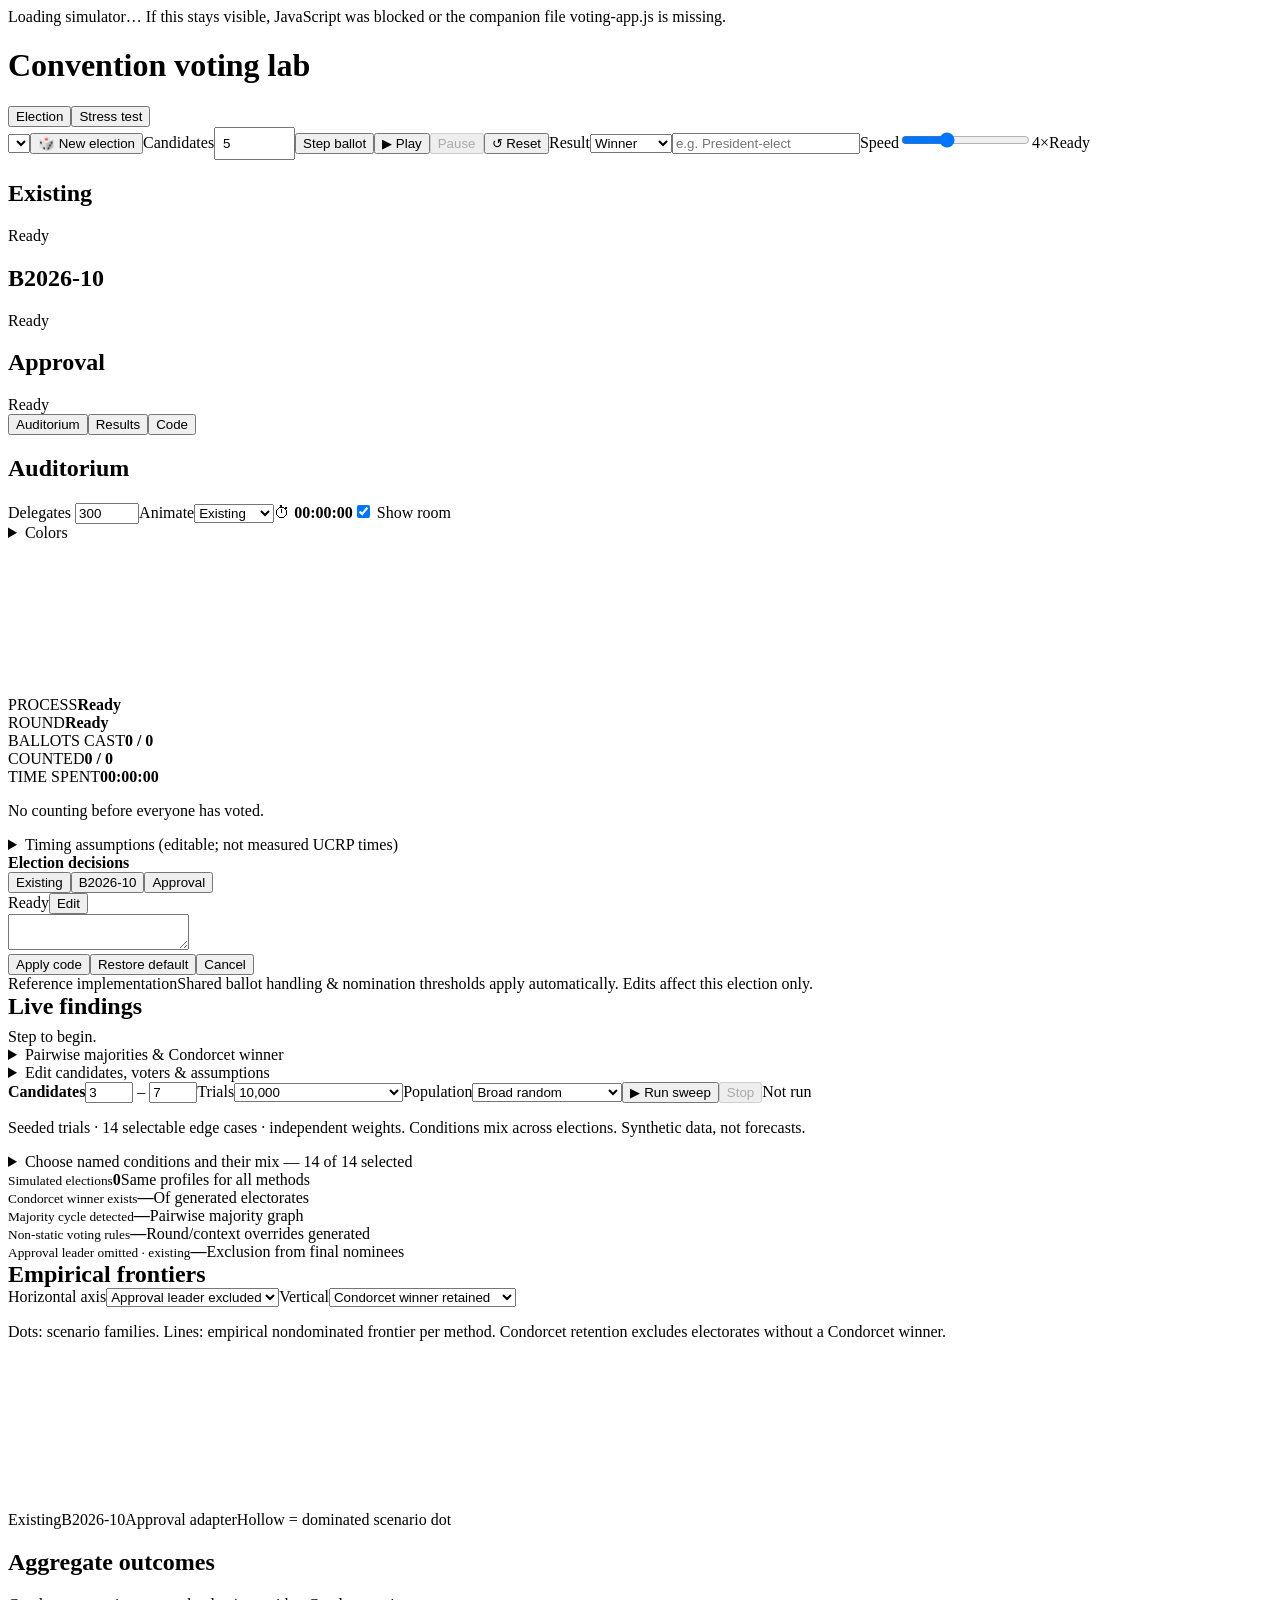
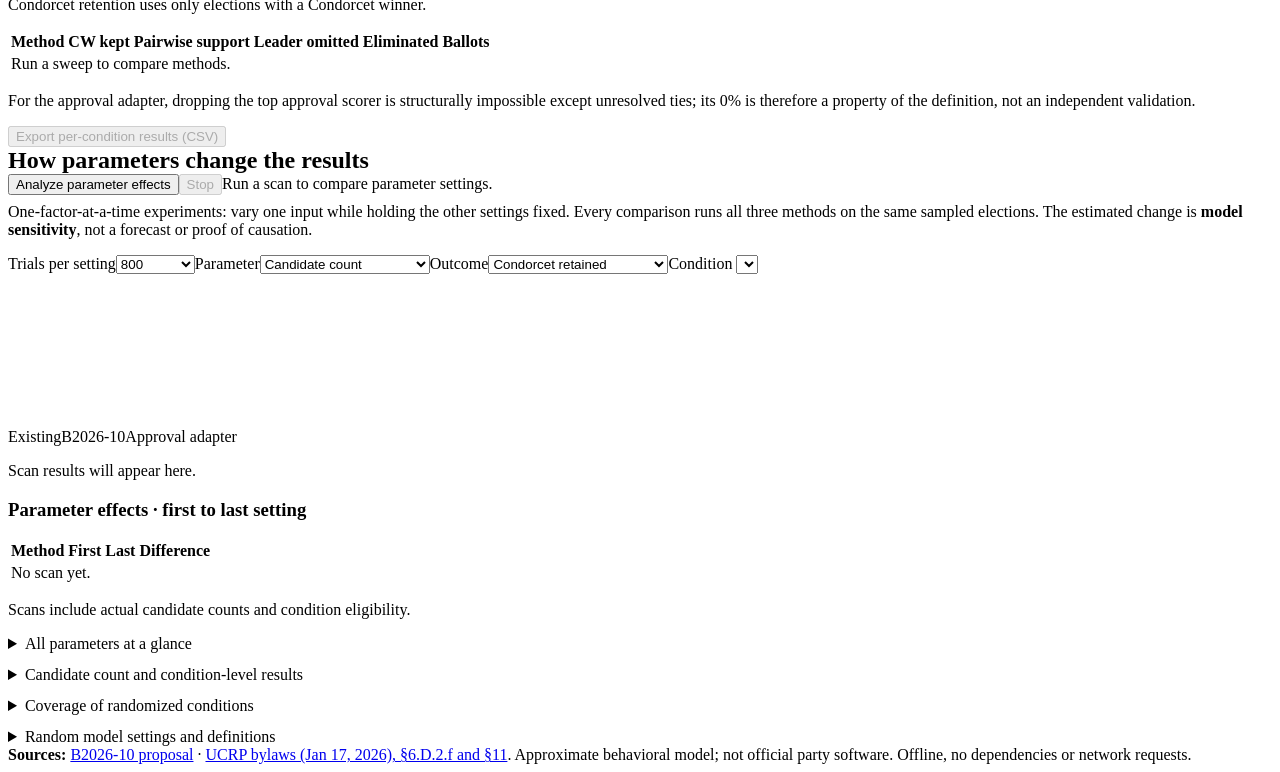
==== index.html @ 725a1afc "Add interactive voting simulator entry page" ====
<!doctype html><html lang="en"><head><meta charset="utf-8"><meta name="viewport" content="width=device-width,initial-scale=1"><title>Convention Voting Lab · Live Comparison</title>
<link rel="stylesheet" href="voting-app.css"></head>
<body><div id="bootStatus" role="status">Loading simulator… If this stays visible, JavaScript was blocked or the companion file voting-app.js is missing.</div><noscript><p style="padding:16px;font:16px system-ui">JavaScript is required for this simulator.</p></noscript><header><div class="shell"><div class="mast"><h1>Convention voting lab</h1><div class="tabs" role="tablist"><button id="tabLive" class="tab active" role="tab" aria-selected="true">Election</button><button id="tabBatch" class="tab" role="tab" aria-selected="false">Stress test</button></div></div></div></header>
<div class="shell">
<main id="singleView" data-mobile-pane="room">
 <section class="panel"><div class="control"><select id="preset" aria-label="Choose a random election or a reproducible example"></select><button type="button" id="newRandom" class="primary" title="Generate fresh preferences and approval support for every candidate">🎲 New election</button><label class="small muted" for="liveCandidates">Candidates</label><input type="number" id="liveCandidates" min="2" max="20" step="1" value="5" aria-label="Number of candidates in new random elections" style="width:63px;min-width:63px;padding:7px"><button id="step" class="primary">Step ballot</button><button id="play">▶ Play</button><button id="pause" disabled>Pause</button><button id="reset">↺ Reset</button><label class="small muted" for="outcomeTerm">Result</label><select id="outcomeTerm" class="outcomeTerm" aria-label="Result wording"><option value="winner" selected>Winner</option><option value="nominee">Nominee</option><option value="endorsed">Endorsed</option><option value="selected">Selected</option><option value="custom">Custom…</option></select><input id="customOutcomeTerm" class="hide" type="text" maxlength="60" aria-label="Custom winner designation" placeholder="e.g. President-elect" style="width:180px;max-width:100%"><span class="push"></span><label class="small muted" for="speed">Speed</label><input type="range" id="speed" min="1" max="10" value="4"><span class="small" id="speedValue">4×</span><span class="inline-status" id="stepLabel">Ready</span></div><p id="presetDesc" class="intro hide" aria-hidden="true"></p></section>
 <div class="methods"><section class="method before" id="cardBefore" role="button" tabindex="0" aria-label="Animate existing rules" aria-pressed="false"><div class="subhead"><h2>Existing</h2><span class="pill" id="statusBefore">Ready</span></div><div id="viewBefore"></div></section><section class="method after" id="cardAfter" role="button" tabindex="0" aria-label="Animate B2026-10" aria-pressed="false"><div class="subhead"><h2>B2026-10</h2><span class="pill" id="statusAfter">Ready</span></div><div id="viewAfter"></div></section><section class="method approval" id="cardApproval" role="button" tabindex="0" aria-label="Animate approval voting" aria-pressed="false"><div class="subhead"><h2>Approval</h2><span class="pill" id="statusApproval">Ready</span></div><div id="viewApproval"></div></section></div>
 <nav id="mobileViews" class="mobileViews" aria-label="Simulator display"><button type="button" data-pane="room" class="selected">Auditorium</button><button type="button" data-pane="results">Results</button><button type="button" data-pane="code">Code</button></nav>
 <section class="panel audPanel"><div class="audTop"><h2>Auditorium</h2><span class="push"></span><label class="audPopulation">Delegates <input id="audVoterCount" type="number" min="2" max="5000" step="1" value="300" aria-label="Number of delegates, 2 to 5000"></label><label class="small muted" for="audMethod">Animate</label><select id="audMethod"><option value="before">Existing</option><option value="after">B2026-10</option><option value="approval">Approval</option></select><span class="audTopClock">⏱ <strong id="audTopClock">00:00:00</strong></span><label class="audToggle"><input type="checkbox" id="audShowScene" checked> Show room</label><details class="audViewOptions"><summary>Colors</summary><label class="audToggle"><input id="audVoterColors" type="checkbox" checked> Voters</label><label class="audToggle"><input id="audBallotColors" type="checkbox" checked> Ballots</label></details></div>
 <div id="audVisual"><div class="audScene"><canvas id="audCanvas" role="img" aria-label="Auditorium with individually seated delegates, each walking to a ballot station and returning to the same seat; counting begins only after everyone votes. Digital and analog time counters reflect the simulated process."></canvas></div><div id="audCandidateLegend" class="audCandidateLegend"></div></div>
   <div id="audWinnerCard" class="audWinnerCard hide" role="status" aria-live="polite" aria-atomic="true"></div>
   <div id="audRoundResults" class="audRoundResults hide" aria-live="polite" aria-label="Completed ballot tallies"></div>
  <div class="audStats"><div class="audStat"><label>PROCESS</label><strong id="audPhase" class="audStage">Ready</strong></div><div class="audStat"><label>ROUND</label><strong id="audRound">Ready</strong></div><div class="audStat"><label>BALLOTS CAST</label><strong id="audCast">0 / 0</strong></div><div class="audStat"><label>COUNTED</label><strong id="audCount">0 / 0</strong></div><div class="audStat"><label>TIME SPENT</label><strong id="audElapsed">00:00:00</strong><span id="audClock" hidden></span><span id="audMethodName" hidden></span></div></div>
 <div class="audProgress"><span id="audPhaseProgress"></span></div><p class="audRule" id="audRule">No counting before everyone has voted.</p>
 <div class="timeRows" id="audComparison"></div><div class="audTimeDifference" id="audTimeDifference"></div>
 
 <details class="audFold"><summary>Timing assumptions (editable; not measured UCRP times)</summary>
 <div class="audTiming"><label>Ballot stations<input id="audStations" type="number" min="1" max="12" value="3"></label><label>Sec / ballot / station<input id="audSlot" type="number" min="1" max="120" value="6"></label><label>One-way walking (sec)<input id="audWalk" type="number" min="1" max="240" value="16"></label><label>Sealed transfer (sec)<input id="audTransfer" type="number" min="0" max="600" value="35"></label><label>Counters / tellers<input id="audTellers" type="number" min="1" max="20" value="3"></label><label>Ballots/min/teller<input id="audRate" type="number" min="1" max="200" value="30"></label><label>Count setup (sec)<input id="audSetup" type="number" min="0" max="240" value="18"></label><label>Announcement / exit (sec)<input id="audAnnounce" type="number" min="15" max="240" value="70"></label></div>

 </details>
 </section>
 <section id="codePanel" class="panel rulePanel" aria-label="Editable election decisions (shared counting and thresholds hidden)"><div class="ruleHead"><strong>Election decisions</strong><div class="ruleTabs" role="tablist" aria-label="Election method source"><button type="button" class="ruleTab active" data-rule="before">Existing</button><button type="button" class="ruleTab" data-rule="after">B2026-10</button><button type="button" class="ruleTab" data-rule="approval">Approval</button></div><span class="rulePhase" id="rulePhase">Ready</span><button type="button" id="editRule" class="ruleAction">Edit</button></div><div id="ruleCode" class="ruleCode" role="region" aria-label="Execution-highlighted election decision code"></div><div class="ruleEditor hide" id="ruleEditor"><textarea id="ruleText" spellcheck="false" aria-label="Editable JavaScript election method source"></textarea><div class="ruleActions"><button id="applyRule" class="primary" type="button">Apply code</button><button id="restoreRule" type="button">Restore default</button><button id="cancelRule" type="button">Cancel</button><span id="ruleError" role="alert"></span></div></div><div class="ruleFoot"><span id="ruleStatus">Reference implementation</span><span>Shared ballot handling &amp; nomination thresholds apply automatically. Edits affect this election only.</span></div></section>
 <section class="panel" id="findingsPanel"><div class="flagline"><h2 style="margin:0">Live findings <span id="findCount" class="small muted"></span></h2><span id="breadthNote" class="small muted"></span></div><div id="findings" aria-live="polite" style="margin-top:8px"><span class="small muted">Step to begin.</span></div>
  <details class="fold"><summary>Pairwise majorities &amp; Condorcet winner</summary><div id="pairs" style="margin-top:10px"></div></details>
  <details class="fold"><summary>Edit candidates, voters &amp; assumptions</summary><div class="fields"><div class="field"><label for="candidates">Candidates</label><textarea id="candidates" spellcheck="false"></textarea></div><div class="field"><label for="groups">Weighted delegate groups</label><textarea id="groups" spellcheck="false"></textarea></div></div><div class="compactsettings"><label>Existing cutoff <select id="currentMode"><option value="min">Smallest eligible group</option><option value="max">Largest eligible group</option></select></label><label>§ii vs §iii <select id="precedence"><option value="ii">New §ii first</option><option value="iii">Existing §iii first</option></select></label><label>Ties <select id="tieMode"><option value="stop">Stop (unresolved)</option><option value="input">Input order (illustrative)</option><option value="reverse">Reverse order (illustrative)</option></select></label><label>Approval <select id="approvalMode"><option value="endorse">Nonexclusive 60% qualifiers</option><option value="adapt">Hypothetical convention adapter</option></select></label><label>Fallback approvals <select id="approvalTopN"><option value="1">Top 1</option><option value="2" selected>Top 2</option><option value="3">Top 3</option><option value="4">Top 4</option></select></label><button id="applyCustom">Apply edits</button></div><div id="formError" role="alert"></div></details>
 </section>
</main>
<main id="batchView" class="hide">
 <section class="panel"><div class="control"><span class="candidatePicker"><b>Candidates</b><input id="minCand" aria-label="Minimum candidates" type="number" value="3" min="2" max="12"> – <input id="maxCand" aria-label="Maximum candidates" type="number" value="7" min="2" max="12"></span><label class="small muted" for="trials">Trials</label><select id="trials"><option value="1000">1,000</option><option value="10000" selected>10,000</option><option value="100000">100,000</option><option value="1000000">1,000,000</option><option value="0">Continuous until stopped</option></select><label class="small muted" for="population">Population</label><select id="population" style="min-width:150px;max-width:230px;flex:0 1 auto"><option value="random">Broad random</option><option value="cases">Named conditions</option><option value="mixed">Both (mixed)</option></select><button id="runBatch" class="primary">▶ Run sweep</button><button id="stopBatch" disabled>Stop</button><span class="push"></span><span id="batchStatus" class="small muted">Not run</span></div><div class="progress"><i id="batchProgress"></i></div><p class="intro">Seeded trials · 14 selectable edge cases · independent weights. Conditions mix across elections. Synthetic data, not forecasts.</p></section>
 <details id="caseDetails" class="panel fold hide"><summary>Choose named conditions and their mix — <span id="conditionSummary">14 of 14 selected</span></summary>
 <div class="caseToolbar"><button type="button" id="chooseAll">Select all</button><button type="button" id="chooseNone">Select none</button><span class="dimNote">Set relative weights; 0 excludes a condition. Weights are normalized within the named-case share.</span></div>
 <div id="conditionList" class="caseChoices"></div>
 <div class="compactsettings" style="margin:10px 0"><label><input id="overlayNamed" type="checkbox" checked> Layer compatible pairwise cycles, round shifts, and approval changes onto named cases</label></div>
 <div class="compactsettings" style="margin:10px 0"><label>Vary delegate group sizes <input id="caseVariation" type="range" min="0" max="90" value="35"><span id="variationLabel">35%</span></label>
 <label id="caseShareLabel" class="hide">Share of named cases <input id="caseShare" type="range" min="0" max="100" value="50"><span id="shareLabel">50%</span></label></div>
 <p class="dimNote">For varying cases, the generator rejects any ballot that no longer satisfies the selected condition. Strict equalities (ties, exactly 60%, threshold equality, and blank approval) remain exact templates. Candidate counts are applied to named templates by retaining or appending candidates; appended candidates initially receive no first-choice votes. Unsatisfiable count/condition combinations are not sampled and will be disclosed. These are conditioned examples, not independent draws from the general voting population.</p>
 </details>
 <div class="kpis"><div class="kpi"><small>Simulated elections</small><strong id="kCount">0</strong><span>Same profiles for all methods</span></div><div class="kpi"><small>Condorcet winner exists</small><strong id="kCW">—</strong><span>Of generated electorates</span></div><div class="kpi"><small>Majority cycle detected</small><strong id="kCycle">—</strong><span>Pairwise majority graph</span></div><div class="kpi"><small>Non-static voting rules</small><strong id="kShift">—</strong><span>Round/context overrides generated</span></div><div class="kpi"><small>Approval leader omitted · existing</small><strong id="kBroad">—</strong><span>Exclusion from final nominees</span></div></div>
 <div class="batchGrid"><section class="chartbox"><div class="control"><h2 style="margin:0">Empirical frontiers</h2><span class="push"></span><label class="small muted" for="chartAxis">Horizontal axis</label><select id="chartAxis"><option value="omit">Approval leader excluded</option><option value="rounds">Average ballots</option></select><label class="small muted" for="chartMetric">Vertical</label><select id="chartMetric"><option value="cw">Condorcet winner retained</option><option value="favor">Mean head-to-head support</option></select></div><p class="sectioncopy">Dots: scenario families. Lines: empirical nondominated frontier per method. Condorcet retention excludes electorates without a Condorcet winner.</p><canvas id="frontier" role="img" aria-label="Empirical scenario frontiers: Condorcet retention versus broadest-approved exclusion or ballot rounds"></canvas><div class="legend"><span><i style="background:#567da5"></i>Existing</span><span><i style="background:#9564ac"></i>B2026-10</span><span><i style="background:#148776"></i>Approval adapter</span><span class="tiny">Hollow = dominated scenario dot</span></div><div id="chartTip" class="chartTip" aria-live="polite"></div></section>
 <section class="chartbox"><h2>Aggregate outcomes</h2><p class="sectioncopy">Condorcet retention uses only elections with a Condorcet winner.</p><div class="tableScroll"><table class="method-table"><thead><tr><th>Method</th><th>CW kept</th><th>Pairwise support</th><th>Leader omitted</th><th>Eliminated</th><th>Ballots</th></tr></thead><tbody id="batchTable"><tr><td colspan="6">Run a sweep to compare methods.</td></tr></tbody></table></div><p id="comparisonNote" class="infoBox">For the approval adapter, dropping the top approval scorer is structurally impossible except unresolved ties; its 0% is therefore a property of the definition, not an independent validation.</p><button id="exportCSV" class="button-link" disabled>Export per-condition results (CSV)</button></section></div>
 <section class="panel sensitivity"><div class="control"><h2 style="margin:0">How parameters change the results</h2><span class="push"></span><button id="scanEffects" class="primary">Analyze parameter effects</button><button id="stopEffects" disabled>Stop</button><span id="effectsStatus" class="small muted">Run a scan to compare parameter settings.</span></div>
 <p class="sectioncopy" style="margin-top:8px">One-factor-at-a-time experiments: vary one input while holding the other settings fixed. Every comparison runs all three methods on the same sampled elections. The estimated change is <b>model sensitivity</b>, not a forecast or proof of causation.</p>
 <div class="control"><label class="small muted" for="effectTrials">Trials per setting</label><select id="effectTrials"><option value="200">200 (fast)</option><option value="800" selected>800</option><option value="2000">2,000</option><option value="5000">5,000</option></select><label class="small muted" for="effectParam">Parameter</label><select id="effectParam"><option value="candidates">Candidate count</option><option value="blocs">Voter groups</option><option value="vol">Round switching</option><option value="cycle">Pairwise-cycle rate</option><option value="breadth">Approval breadth</option><option value="share">Named-case share</option><option value="variation">Case weight variation</option><option value="caseWeight">Relative condition weight</option></select><label class="small muted" for="effectMetric">Outcome</label><select id="effectMetric"><option value="cw">Condorcet retained</option><option value="omitted">Approval leader excluded</option><option value="removed">Approval leader eliminated</option><option value="favor">Head-to-head support</option><option value="rounds">Mean ballots</option><option value="cwExists">Condorcet exists</option><option value="cycles">Cycles occur</option></select><label class="small muted" for="effectCase" id="effectCaseLabel">Condition <select id="effectCase"></select></label></div>
 <div class="progress"><i id="effectsProgress"></i></div>
 <div class="effectsGrid"><div class="chartbox"><canvas id="effectsChart" aria-label="Sensitivity of voting outcomes to the selected parameter" role="img"></canvas><div class="legend"><span><i style="background:#567da5"></i>Existing</span><span><i style="background:#9564ac"></i>B2026-10</span><span><i style="background:#148776"></i>Approval adapter</span></div><p id="effectsNote" class="chart-note">Scan results will appear here.</p></div><div class="chartbox"><h3>Parameter effects · first to last setting</h3><div class="tableScroll"><table class="method-table effectsTable"><thead><tr><th>Method</th><th>First</th><th>Last</th><th>Difference</th></tr></thead><tbody id="effectsSummary"><tr><td colspan="4">No scan yet.</td></tr></tbody></table></div><p id="effectsCoverage" class="groupNote">Scans include actual candidate counts and condition eligibility.</p></div></div>
 <details class="fold"><summary>All parameters at a glance</summary><div class="tableScroll"><table class="method-table changes"><thead><tr><th>Varied input</th><th>Existing Δ</th><th>B2026-10 Δ</th><th>Approval Δ</th></tr></thead><tbody id="effectOverview"><tr><td colspan="4">Run the parameter effects scan.</td></tr></tbody></table></div></details>
 </section>
 <details class="panel fold" style="margin-top:13px"><summary>Candidate count and condition-level results</summary><div class="tableScroll"><table class="method-table breakdown"><thead><tr><th>Candidate count</th><th>Elections</th><th>Existing CW kept</th><th>Proposed CW kept</th><th>Approval CW kept</th><th>Existing approval leader omitted</th><th>Proposed approval leader omitted</th></tr></thead><tbody id="byCandidate"><tr><td colspan="7">Run a sweep.</td></tr></tbody></table></div><p id="compatibilityNote" class="groupNote">Condition availability for requested sizes is checked before the simulation.</p></details>
 <details class="panel fold" style="margin-top:13px"><summary>Coverage of randomized conditions</summary><p id="caseAudit" class="sectioncopy" style="margin:9px 0">Run a sweep to inspect which conditions were included.</p><div id="coveredCases" class="coverage"></div></details>
 <details class="panel fold" style="margin-top:13px"><summary>Random model settings and definitions</summary><div class="sweepSetting"><div><label for="seed">Random seed</label><input id="seed" type="number" value="20261106" step="1" min="1" max="4294967295"></div><div><label for="numBlocs">Voter groups per election</label><input id="numBlocs" type="number" value="18" min="6" max="80"></div><div><label for="volatility">Maximum round-switch probability</label><input id="volatility" type="range" min="0" max="80" value="45"><span id="volLabel" class="tiny">45%</span></div><div><label for="cycles">Maximum individual pair-cycle rate</label><input id="cycles" type="range" min="0" max="80" value="30"><span id="cycleLabel" class="tiny">30%</span></div><div><label for="breadth">Approval tolerance (breadth)</label><input id="breadth" type="range" min="20" max="250" value="100"><span id="breadthLabel" class="tiny">100%</span></div></div><div class="infoBox">Definitions: <b>Condorcet winner</b> defeats every other candidate head-to-head by a strict majority of expressed comparisons; one may not exist. <b>Pairwise support</b> is the mean of each retained nominee’s support share in head-to-head comparisons against every original rival, weighted by the voters in that election; it is calculated whether or not a Condorcet winner exists. <b>Approval leader</b> has the highest independently generated approval count, not necessarily the most first choices. <b>Omitted</b> means not among the method's final nominee(s); <b>eliminated</b> means removed during a ballot sequence. The approval comparator is explicitly <b>hypothetical</b>: exactly one ≥60% approval qualifier becomes the sole nominee; otherwise the two highest-approval candidates proceed to a primary. That rule is not in the cited party bylaws. Existing rule uses smallest qualifying removal; the proposed rule uses §ii-first for 3–4 candidates. Ties are resolved by random candidate order (same order across methods in each trial). Frontiers are empirical nondominated <b>scenario aggregates</b>, with conditioned cases shown separately, not mathematically optimal voting rules or guarantees. A voting model cannot infer actual delegate psychology.</div><button id="testButton" class="button-link">Check logic tests</button><span id="testsStatus"></span></details>
</main>
<footer><b>Sources:</b> <a href="https://ucrp.org/wp-content/uploads/2026/09/B2026-10-Bylaw-6.D.2.f.ii-Convention-Balloting-Multi-Candidate-Elimination.pdf" target="_blank" rel="noopener">B2026-10 proposal</a> · <a href="https://ucrp.org/wp-content/uploads/2026/03/UCRP-Governing-Documents-2026-01-17.pdf" target="_blank" rel="noopener">UCRP bylaws (Jan 17, 2026), §6.D.2.f and §11</a>. Approximate behavioral model; not official party software. Offline, no dependencies or network requests.</footer>
</div><script defer src="voting-app.js"></script></body></html>
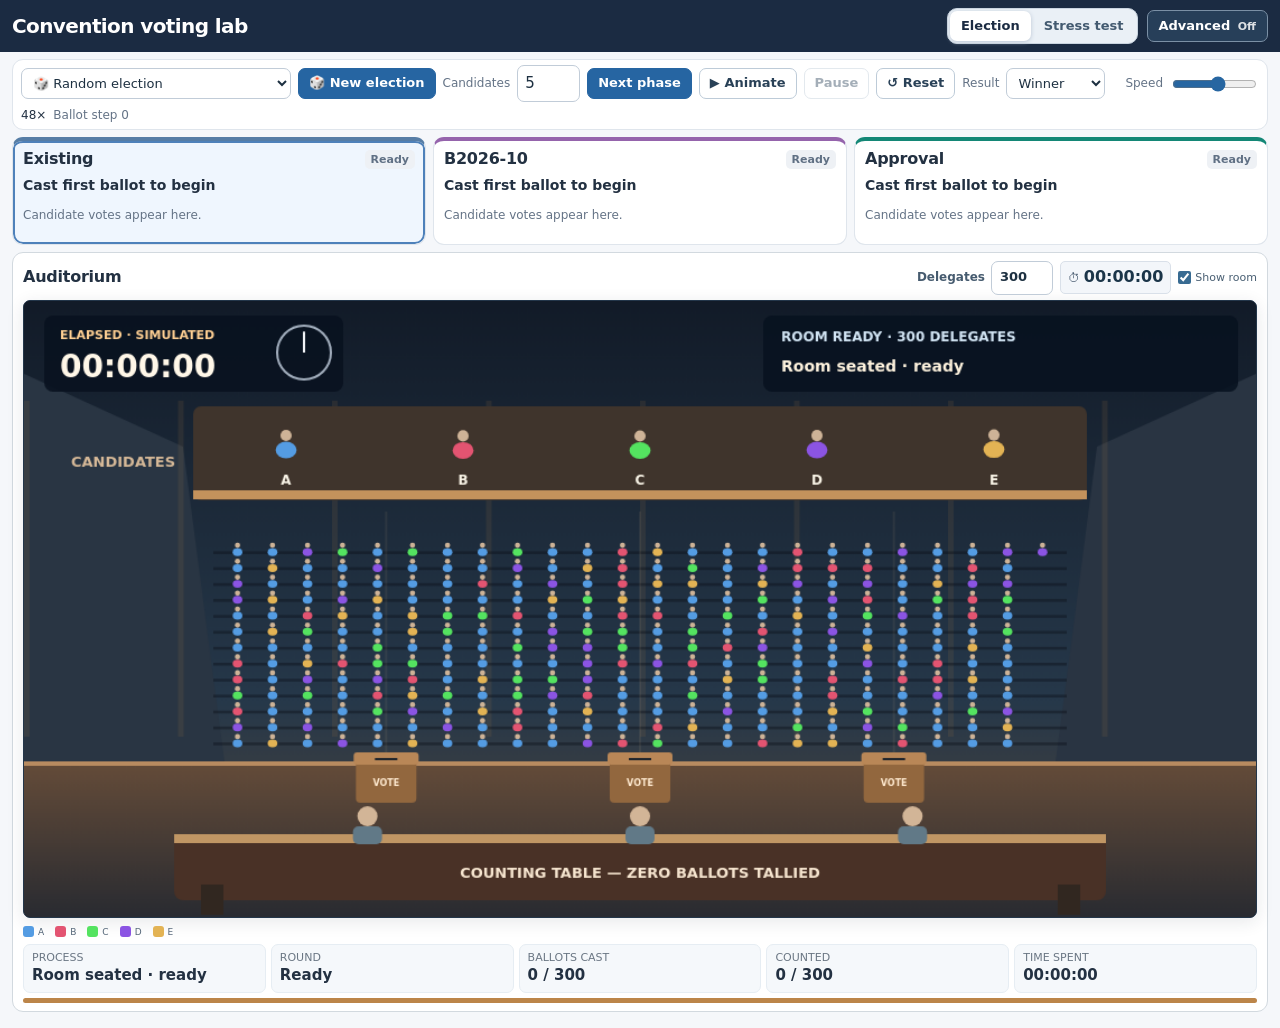
==== commit 8f7f98eb: "Advanced toggle and streamlined reliable stress testing" ====
--- a/index.html
+++ b/index.html
@@ -1,6 +1,6 @@
 <!doctype html><html lang="en"><head><meta charset="utf-8"><meta name="viewport" content="width=device-width,initial-scale=1"><title>Convention Voting Lab · Live Comparison</title>
 <link rel="stylesheet" href="voting-app.css"></head>
-<body><div id="bootStatus" role="status">Loading simulator… If this stays visible, JavaScript was blocked or the companion file voting-app.js is missing.</div><noscript><p style="padding:16px;font:16px system-ui">JavaScript is required for this simulator.</p></noscript><header><div class="shell"><div class="mast"><h1>Convention voting lab</h1><div class="tabs" role="tablist"><button id="tabLive" class="tab active" role="tab" aria-selected="true">Election</button><button id="tabBatch" class="tab" role="tab" aria-selected="false">Stress test</button></div></div></div></header>
+<body><div id="bootStatus" role="status">Loading simulator… If this stays visible, JavaScript was blocked or the companion file voting-app.js is missing.</div><noscript><p style="padding:16px;font:16px system-ui">JavaScript is required for this simulator.</p></noscript><header><div class="shell"><div class="mast"><h1>Convention voting lab</h1><div class="tabs" role="tablist"><button id="tabLive" class="tab active" role="tab" aria-selected="true">Election</button><button id="tabBatch" class="tab" role="tab" aria-selected="false">Stress test</button></div><button type="button" id="advancedToggle" class="advancedToggle" aria-pressed="false" aria-controls="singleView batchView" title="Show code, detailed findings, charts and research settings">Advanced <span id="advancedToggleMark">Off</span></button></div></div></header>
 <div class="shell">
 <main id="singleView" data-mobile-pane="room">
  <section class="panel"><div class="control"><select id="preset" aria-label="Choose a random election or a reproducible example"></select><button type="button" id="newRandom" class="primary" title="Generate fresh preferences and approval support for every candidate">🎲 New election</button><label class="small muted" for="liveCandidates">Candidates</label><input type="number" id="liveCandidates" min="2" max="20" step="1" value="5" aria-label="Number of candidates in new random elections" style="width:63px;min-width:63px;padding:7px"><button id="step" class="primary">Step ballot</button><button id="play">▶ Play</button><button id="pause" disabled>Pause</button><button id="reset">↺ Reset</button><label class="small muted" for="outcomeTerm">Result</label><select id="outcomeTerm" class="outcomeTerm" aria-label="Result wording"><option value="winner" selected>Winner</option><option value="nominee">Nominee</option><option value="endorsed">Endorsed</option><option value="selected">Selected</option><option value="custom">Custom…</option></select><input id="customOutcomeTerm" class="hide" type="text" maxlength="60" aria-label="Custom winner designation" placeholder="e.g. President-elect" style="width:180px;max-width:100%"><span class="push"></span><label class="small muted" for="speed">Speed</label><input type="range" id="speed" min="1" max="10" value="4"><span class="small" id="speedValue">4×</span><span class="inline-status" id="stepLabel">Ready</span></div><p id="presetDesc" class="intro hide" aria-hidden="true"></p></section>
@@ -26,7 +26,7 @@
  </section>
 </main>
 <main id="batchView" class="hide">
- <section class="panel"><div class="control"><span class="candidatePicker"><b>Candidates</b><input id="minCand" aria-label="Minimum candidates" type="number" value="3" min="2" max="12"> – <input id="maxCand" aria-label="Maximum candidates" type="number" value="7" min="2" max="12"></span><label class="small muted" for="trials">Trials</label><select id="trials"><option value="1000">1,000</option><option value="10000" selected>10,000</option><option value="100000">100,000</option><option value="1000000">1,000,000</option><option value="0">Continuous until stopped</option></select><label class="small muted" for="population">Population</label><select id="population" style="min-width:150px;max-width:230px;flex:0 1 auto"><option value="random">Broad random</option><option value="cases">Named conditions</option><option value="mixed">Both (mixed)</option></select><button id="runBatch" class="primary">▶ Run sweep</button><button id="stopBatch" disabled>Stop</button><span class="push"></span><span id="batchStatus" class="small muted">Not run</span></div><div class="progress"><i id="batchProgress"></i></div><p class="intro">Seeded trials · 14 selectable edge cases · independent weights. Conditions mix across elections. Synthetic data, not forecasts.</p></section>
+ <section class="panel"><div class="control"><span class="candidatePicker"><b>Candidates</b><input id="minCand" aria-label="Minimum candidates" type="number" value="3" min="2" max="12"> – <input id="maxCand" aria-label="Maximum candidates" type="number" value="7" min="2" max="12"></span><label class="small muted" for="trials">Trials</label><select id="trials"><option value="1000" selected>1,000</option><option value="10000">10,000</option><option value="100000">100,000</option><option value="1000000">1,000,000</option><option value="0">Continuous until stopped</option></select><label class="small muted" for="population">Population</label><select id="population" style="min-width:150px;max-width:230px;flex:0 1 auto"><option value="random">Broad random</option><option value="cases">Named conditions</option><option value="mixed">Both (mixed)</option></select><button id="runBatch" class="primary">▶ Run sweep</button><button id="stopBatch" disabled>Stop</button><span class="push"></span><span id="batchStatus" class="small muted">Not run</span></div><div class="progress"><i id="batchProgress"></i></div><p id="batchError" class="batchError hide" role="alert"></p></section>
  <details id="caseDetails" class="panel fold hide"><summary>Choose named conditions and their mix — <span id="conditionSummary">14 of 14 selected</span></summary>
  <div class="caseToolbar"><button type="button" id="chooseAll">Select all</button><button type="button" id="chooseNone">Select none</button><span class="dimNote">Set relative weights; 0 excludes a condition. Weights are normalized within the named-case share.</span></div>
  <div id="conditionList" class="caseChoices"></div>
--- a/voting-app.css
+++ b/voting-app.css
@@ -0,0 +1,232 @@
+
+/* CSP-safe standalone deployment: no inline executable scripts. */
+#bootStatus{display:block;margin:10px auto;padding:12px 15px;max-width:1050px;border:1px solid #c2d2dc;border-radius:9px;background:#eef5f8;color:#25374a;font:600 15px/1.4 system-ui,sans-serif}
+#bootStatus[hidden]{display:none!important}
+#bootStatus.bootError{border-color:#c64a4a;background:#fff1ef;color:#932d30}
+
+:root{--ink:#233142;--muted:#647386;--line:#dfe5ec;--bg:#f5f7fa;--paper:#fff;--old:#567da5;--new:#9564ac;--app:#148776;--bad:#b93e48;--warn:#9b6b18;--good:#227758}
+*{box-sizing:border-box}body{margin:0;background:var(--bg);font:14px/1.5 system-ui,-apple-system,Segoe UI,sans-serif;color:var(--ink)}.shell{max-width:1320px;margin:0 auto;padding:17px 20px 36px}header{background:#1b2b42;color:white}header .shell{padding-top:19px;padding-bottom:16px}.mast{display:flex;justify-content:space-between;align-items:center;gap:15px}.mast h1{font-size:24px;line-height:1.2;margin:0;font-weight:750;letter-spacing:-.03em}.mast p{font-size:12px;color:#b7c8db;margin:3px 0 0}.brand{font-weight:800;font-size:12px;letter-spacing:.06em;color:#95bfe8;white-space:nowrap}.tabs{display:inline-flex;gap:3px;padding:3px;border:1px solid #c9d4df;border-radius:10px;background:#eaf0f6;margin-bottom:14px}.tab{border:0;background:transparent;border-radius:7px;font-size:13px;padding:8px 18px;color:#435a70}.tab.active{background:white;box-shadow:0 1px 4px #bac5d4;color:#1b2b42}.panel,.method{background:var(--paper);border:1px solid var(--line);border-radius:11px}.panel{padding:15px 17px;margin-bottom:13px}.control{display:flex;align-items:center;gap:9px;flex-wrap:wrap}.control select{min-width:230px;max-width:450px;flex:1}.control .divider{height:23px;width:1px;background:#d5dde7;margin:0 5px}.push{flex:1}.muted{color:var(--muted)}.tiny{font-size:11px}.small{font-size:12px}.inline-status{font-size:12px;color:var(--muted)}.intro{margin:5px 0 0;font-size:12px;color:var(--muted);line-height:1.4}button,select,input,textarea{font:inherit}button{border:1px solid #bdcbd8;background:white;color:#294157;font-weight:700;padding:8px 12px;border-radius:7px;min-height:36px;cursor:pointer}button:hover:not(:disabled){background:#eaf1f8}button:disabled{opacity:.42;cursor:default}button.primary{background:#2665a2;color:#fff;border-color:#2665a2}button.primary:hover:not(:disabled){background:#1a4e84}button.danger{border-color:#d6b4b7;color:#a12e3a}.button-link{border:0;color:#356899;padding:5px 2px;background:transparent;min-height:25px}select,input:not([type=checkbox]),textarea{border:1px solid #c1ccd8;border-radius:7px;background:white;color:#1d3041;padding:8px}select{min-height:36px}input[type=number]{width:105px}input[type=range]{width:85px;accent-color:#2766a1;padding:0}button:focus-visible,select:focus-visible,textarea:focus-visible,input:focus-visible,summary:focus-visible{outline:3px solid #78afe4;outline-offset:2px}h2{font-size:17px;letter-spacing:-.015em;margin:0 0 9px}h3{font-size:14px;margin:0 0 6px}.methods{display:grid;grid-template-columns:repeat(3,minmax(0,1fr));gap:12px;margin-bottom:13px}.method{border-top:4px solid var(--old);padding:13px 14px;min-width:0}.method.after{border-top-color:var(--new)}.method.approval{border-top-color:var(--app)}.method h2{font-size:16px;margin:0}.subhead{display:flex;align-items:baseline;justify-content:space-between;gap:8px}.pill{color:#607084;background:#eef1f5;border-radius:5px;padding:3px 7px;font-size:11px;font-weight:700;white-space:nowrap}.pill.ok{background:#e9f5ef;color:#146044}.pill.err{background:#fff0f0;color:#aa3642}.outcome{font-weight:730;min-height:46px;margin:10px 0 2px;line-height:1.4;overflow-wrap:anywhere}.barrow{padding:6px 0 7px;border-bottom:1px solid #eff1f4}.barrow:last-child{border:0}.barlabel{display:flex;justify-content:space-between;align-items:baseline;gap:6px;font-size:12px}.barname{font-weight:700;overflow-wrap:anywhere}.barname.elim{text-decoration:line-through;color:#ad2a3d}.barval{font-variant-numeric:tabular-nums;white-space:nowrap;color:#4c5a6b}.track{height:7px;background:#eff3f7;border-radius:12px;margin-top:5px;overflow:hidden}.track>i{display:block;height:100%;background:var(--old);border-radius:12px}.after .track>i{background:var(--new)}.approval .track>i{background:var(--app)}.track>i.dropped{background:#d06c79}.decision{font-size:12px;color:#57677b;border-top:1px solid #e5ebf1;padding-top:9px;margin-top:9px;min-height:40px}.summaryline{display:flex;gap:9px;flex-wrap:wrap;font-size:12px;color:#5f6d7d;margin-top:9px}.flag{padding:9px 12px;border-left:4px solid #c3454c;background:#fff3f3;border-radius:5px;font-size:12px;margin:6px 0}.flag.warn{border-color:#c18d25;background:#fff8e8}.flag.info{border-color:#5384b6;background:#eff6fc}.flag b{display:block}.flagline{display:flex;align-items:center;justify-content:space-between;gap:12px}.cols2{display:grid;grid-template-columns:1fr 1fr;gap:12px}.fold{border-top:1px solid #edf0f4;margin-top:12px;padding-top:10px}.fold summary{cursor:pointer;color:#466580;font-size:12px;font-weight:740}textarea{width:100%;height:130px;resize:vertical;white-space:pre;font:12px/1.5 ui-monospace,Menlo,Consolas,monospace}#candidates{height:115px}.fields{display:grid;grid-template-columns:minmax(0,1fr) minmax(0,2fr);gap:11px;margin-top:12px}.field label{font-weight:750;font-size:12px;display:block;margin-bottom:5px}.compactsettings{display:flex;align-items:center;flex-wrap:wrap;gap:8px 13px}.compactsettings label{font-size:12px;color:#55687a}.compactsettings select{font-size:12px;min-height:33px}.warningtext{font-size:12px;color:#a0343c;margin-top:9px}.miniTable{border-collapse:collapse;width:100%;font-size:12px}.miniTable td,.miniTable th{border-bottom:1px solid #e6ebf1;text-align:center;padding:5px}.miniTable td:first-child,.miniTable th:first-child{text-align:left}.miniTable .pos{background:#ecf7f1;color:#1c704f}.miniTable .neg{background:#fff0f1;color:#ad3840}.miniTable .tie{background:#fff8e7;color:#805c1b}.tableScroll{overflow:auto}.sectioncopy{font-size:12px;color:var(--muted);margin:0 0 12px}.kpis{display:grid;grid-template-columns:repeat(5,minmax(0,1fr));gap:9px;margin:12px 0}.kpi{background:#fff;border:1px solid var(--line);border-radius:9px;padding:12px 13px}.kpi small{display:block;color:var(--muted);font-size:11px}.kpi strong{display:block;font-size:23px;line-height:1.35;font-variant-numeric:tabular-nums}.kpi span{display:block;font-size:11px;color:#637285;margin-top:3px}.batchGrid{display:grid;grid-template-columns:2fr 1fr;gap:12px}.chartbox{background:white;border:1px solid var(--line);border-radius:10px;padding:15px;min-width:0}#frontier{width:100%;height:335px;display:block}.legend{display:flex;gap:13px;flex-wrap:wrap;font-size:12px;color:#58697a;align-items:center}.legend i{display:inline-block;width:10px;height:10px;border-radius:50%;margin-right:5px}.chart-note{margin:5px 0 0;font-size:11px;color:#677686}.method-table{width:100%;border-collapse:collapse;font-size:12px;margin-top:6px}.method-table td,.method-table th{padding:10px 8px;text-align:right;border-bottom:1px solid #e6ecf1;font-variant-numeric:tabular-nums}.method-table td:first-child,.method-table th:first-child{text-align:left}.method-table th{color:#596b7b;font-weight:700;font-size:11px}.method-table tbody tr:hover{background:#f6faff}.progress{height:7px;background:#e4ecf3;border-radius:12px;overflow:hidden;margin:9px 0 5px}.progress i{display:block;background:#267ba8;height:100%;width:0%;transition:width .15s}.sweepSetting{display:grid;grid-template-columns:repeat(3,1fr);gap:10px;margin-top:9px}.sweepSetting label{display:block;font-weight:700;font-size:11px;color:#596d80;margin-bottom:4px}.sweepSetting input,.sweepSetting select{width:100%}.infoBox{border-left:3px solid #8da5bc;padding:0 0 0 11px;color:#586d7e;font-size:12px;margin-top:12px}.chartTip{color:#365675;font-size:12px;min-height:19px;margin-top:8px}.error{padding:10px;background:#fff0f0;border:1px solid #edc3c7;color:#a12e3e;border-radius:7px;font-size:12px;margin:9px 0}.hide{display:none!important}footer{margin-top:20px;font-size:11px;color:#68798a}footer a{color:#386ba1}#batchStatus{font-variant-numeric:tabular-nums}#testsStatus{font-size:11px;color:#507862}code{background:#f2f5f8;padding:1px 3px;border-radius:4px}#exportCSV{margin-left:auto}
+.caseWeights{font-variant-numeric:tabular-nums}.caseChoices{display:grid;grid-template-columns:repeat(2,minmax(0,1fr));gap:5px 16px;margin:11px 0}.caseChoices label{display:flex;gap:7px;align-items:center;min-width:0;font-size:12px;cursor:pointer}.caseChoices label span{flex:1}.caseChoices label .caseWeight{width:67px;padding:4px 5px;font-size:12px;min-height:29px}.caseChoices label input[type=checkbox]{margin:0}.caseChoices input{accent-color:#2665a2;flex:0 0 auto}.caseChoices small{font-size:10px;color:#967340}.coverage{display:flex;gap:5px;flex-wrap:wrap;margin-top:8px}.coverageItem{font-size:11px;border:1px solid #e1e6ee;background:#f7f9fc;border-radius:5px;padding:2px 7px}.caseToolbar{display:flex;gap:9px;align-items:center;margin-top:6px}.caseToolbar button{font-size:11px;padding:4px 6px;min-height:27px}.dimNote{color:#6c7988;font-size:11px;margin:4px 0}
+#minCand,#maxCand{width:55px;padding:6px 5px;min-height:34px} .candidatePicker{display:flex;align-items:center;gap:5px;font-size:12px;color:#596b7c}.candidatePicker b{font-weight:650}.sensSettings{display:flex;gap:10px;flex-wrap:wrap;align-items:center}.sensSettings label{font-size:12px;font-weight:650}.sensSettings select{min-width:130px;max-width:220px}.effectsTable td,.effectsTable th{text-align:right}.effectsTable td:first-child,.effectsTable th:first-child{text-align:left}.sensitivity{margin-top:13px}.sensitivity canvas{width:100%;height:270px;display:block}.breakdown td,.breakdown th{padding:6px 9px;font-size:11px;text-align:right}.breakdown td:first-child,.breakdown th:first-child{text-align:left}.groupNote{font-size:11px;color:#68798a}.effectsGrid{display:grid;grid-template-columns:minmax(0,2fr) minmax(0,1fr);gap:12px}.sweepLabel{font-size:12px;margin-left:6px;color:#65778a}.changes{padding:8px 0 0}.changes td:nth-child(n+2){white-space:nowrap}@media(max-width:980px){.effectsGrid{grid-template-columns:1fr}.methods{grid-template-columns:repeat(3,minmax(0,1fr))}.batchGrid{grid-template-columns:1fr}.kpis{grid-template-columns:repeat(3,1fr)}}
+@media(max-width:700px){.shell{padding:12px}.mast h1{font-size:21px}.brand{display:none}.methods{grid-template-columns:1fr}.kpis{grid-template-columns:repeat(2,1fr)}.control select{min-width:150px}.cols2,.fields{grid-template-columns:1fr}.sweepSetting{grid-template-columns:1fr 1fr}.caseChoices{grid-template-columns:1fr}#frontier{height:280px}.mast{align-items:flex-start}}
+@media(prefers-reduced-motion:reduce){*{scroll-behavior:auto!important;transition:none!important}}
+
+/* Animated convention auditorium: the room is the single-election focal point. */
+.audPanel{padding:12px 13px 10px;border-color:#d2d9df;background:#fff}
+.audTop{display:flex;align-items:center;gap:8px;flex-wrap:wrap;margin-bottom:9px}
+.audTop h2{font-size:16px;margin:0}.audPopulation{display:inline-flex;gap:6px;align-items:center;font-size:12px;color:#465b6f;font-weight:700;white-space:nowrap}.audPopulation input{width:88px;min-height:34px;padding:6px 8px;font-variant-numeric:tabular-nums}.audTop select{min-width:145px;max-width:190px;min-height:32px;font-size:12px;padding:4px 8px}
+.audTopClock{border:1px solid #d9e0e9;border-radius:5px;background:#f3f6fa;padding:6px 9px;font-size:12px;white-space:nowrap;font-variant-numeric:tabular-nums;color:#4c5f73}
+.audTopClock strong{color:#1b3549;font-size:14px}
+.audToggle{display:inline-flex;align-items:center;gap:4px;font-size:11px;color:#495f73;cursor:pointer;white-space:nowrap}
+.audToggle input{margin:0;accent-color:#386b92}
+.audViewOptions{position:relative;font-size:11px;color:#4b6378}
+.audViewOptions summary{cursor:pointer;font-weight:650}.audViewOptions[open]{background:#f2f6fa;border-radius:5px;padding:3px 6px}.audViewOptions .audToggle{margin:5px 8px 3px 0}
+.audCandidateLegend{display:flex;flex-wrap:wrap;gap:5px 11px;margin-top:8px;font-size:11px;color:#526476}.candidateKey{display:inline-flex;align-items:center;gap:4px}.candidateKey i{display:inline-block;width:11px;height:11px;border-radius:3px}.audCandidateLegend small{color:#6a7788}
+#audVisual[hidden],#audCandidateLegend[hidden]{display:none!important}
+.audScene{background:#111c2a;border:1px solid #23364a;border-radius:7px;overflow:hidden;line-height:0;box-shadow:0 4px 17px #1a26351b}
+.audScene canvas{display:block;width:100%;aspect-ratio:1100/550;height:auto}
+.audStats{display:grid;grid-template-columns:1.3fr repeat(4,minmax(0,1fr));gap:8px;margin-top:11px}
+.audStat{background:#f5f8fb;border:1px solid #e6edf3;border-radius:7px;padding:6px 9px;min-width:0}.audStat label{display:block;font-size:10px;letter-spacing:.015em;color:#6b7784}.audStat strong{font-size:14px;font-variant-numeric:tabular-nums;white-space:nowrap}.audStage{font-size:13px}
+.audProgress{height:8px;margin-top:9px;background:linear-gradient(90deg,#dfe8f1,#e6e9f1);border-radius:10px;overflow:hidden}.audProgress span{display:block;width:0%;height:100%;background:#bc8549}
+.audRule{font-size:11px;color:#667481;margin:8px 0 5px}.timeRows{display:grid;grid-template-columns:repeat(3,minmax(0,1fr));gap:9px;margin-top:9px}.timeTitle{display:flex;gap:10px;justify-content:space-between;align-items:baseline;font-size:11px;color:#5a6978}.timeTitle strong{color:#263b4c}.timeTrack{height:10px;background:#eef1f5;margin-top:4px;border-radius:4px;overflow:hidden;display:flex}.timeTrack span{height:100%}
+.audLegend{display:flex;flex-wrap:wrap;gap:11px;margin:8px 0 0;font-size:11px;color:#697887}.audLegend i{display:inline-block;width:9px;height:9px;border-radius:2px;margin-right:3px}
+.audFold{margin-top:9px;border-top:1px solid #ebeff3;padding-top:7px}.audFold summary{font-size:12px;color:#53728b;font-weight:700;cursor:pointer}
+.audTiming{display:grid;grid-template-columns:repeat(5,minmax(0,1fr));gap:8px;margin:12px 0}.audTiming label{font-size:11px;color:#516070}.audTiming input{width:100%!important;font-size:12px;min-width:0;margin-top:4px}
+.audAlert{color:#976623;font-size:11px;margin-top:6px}.audTimeDifference{font-size:12px;color:#455b70;margin-top:7px}
+@media(max-width:800px){.audStats{grid-template-columns:repeat(3,minmax(0,1fr))}.audStat:first-child{grid-column:span 3}.timeRows{grid-template-columns:1fr}.audTiming{grid-template-columns:repeat(2,minmax(0,1fr))}.audScene{overflow-x:auto}.audScene canvas{min-width:670px;width:100%}.audTop select{min-width:120px}}
+
+/* Compact, responsive live simulator */
+.shell{max-width:1250px;padding:9px 12px 16px}header .shell{padding-top:9px;padding-bottom:9px}.mast h1{font-size:19px}.tabs{margin-bottom:8px}.tab{min-height:30px;padding:5px 12px}.panel{padding:9px 11px;margin-bottom:9px}.audPanel{padding:9px 10px}.audTop{gap:7px;margin-bottom:5px}.audTop h2{font-size:14px}.audTopClock{padding:4px 7px}.audStats{margin-top:6px;gap:5px}.audStat{padding:4px 7px}.audStat label{font-size:9px}.audStat strong{font-size:12px}.audProgress{height:5px;margin-top:5px}.audRule{margin:4px 0;font-size:10px}.timeRows{gap:4px;margin-top:5px}.timeTrack{height:6px;margin-top:2px}.methods{gap:7px;margin-bottom:8px}.method{padding:8px 10px;border-top-width:3px}.method h2{font-size:14px}.outcome{font-size:12px;min-height:0;margin:5px 0 2px}.pill{padding:2px 5px;font-size:10px}.methodVotes{border-top:1px solid #edf0f3;margin-top:4px}.methodVotes summary{padding:4px 0;cursor:pointer;font-size:11px;color:#526a80}.decision{min-height:0;font-size:11px;margin-top:5px;padding-top:5px}.summaryline{font-size:11px;margin-top:4px}.flag{padding:6px 9px;margin:4px 0}.barrow{padding:4px 0}.track{height:5px;margin-top:3px}#breadthNote{font-size:11px}
+.rulePanel{padding:0;overflow:hidden}.ruleHead{display:flex;align-items:center;gap:9px;flex-wrap:wrap;padding:7px 10px;border-bottom:1px solid #e7edf3}.ruleHead>strong{font-size:12px;white-space:nowrap}.ruleTabs{display:inline-flex;gap:2px;padding:2px;background:#edf2f7;border-radius:6px}.ruleTab{font-size:11px;padding:4px 9px;min-height:26px;border:0;background:none;border-radius:5px;white-space:nowrap}.ruleTab.active{background:#fff;box-shadow:0 1px 3px #d2d8df;color:#224f7a}.rulePhase{font-size:11px;color:#6b7886;white-space:nowrap}.ruleAction{margin-left:auto;min-height:27px;padding:3px 9px;font-size:11px}.ruleCode{max-height:176px;overflow:auto;background:#111d2b;color:#c9d8e7;font:11px/1.5 ui-monospace,SFMono-Regular,Consolas,monospace;scrollbar-width:thin}.ruleCode .codeLine{display:flex;white-space:pre;min-height:17px}.ruleCode .lineNo{display:inline-block;flex:none;width:33px;text-align:right;padding-right:9px;color:#6c8097;user-select:none;border-right:1px solid #2c3e53}.ruleCode .lineText{padding-left:9px}.ruleCode .codeLine.active{background:#1a5668;box-shadow:inset 3px 0 #65d9dd;color:#fff}.ruleCode .codeLine.used{background:#243547}.ruleCode .codeLine:hover{background:#283e53}.ruleCode .comment{color:#89a3b0}.ruleCode .kw{color:#e0c380}.ruleEditor{padding:8px 10px}.ruleEditor textarea{height:240px;max-height:40vh;width:100%;font:12px/1.45 ui-monospace,Consolas,monospace;tab-size:2}.ruleCode.hide{display:none}.ruleActions{display:flex;flex-wrap:wrap;gap:7px;align-items:center;margin-top:7px}.ruleActions button{font-size:11px;padding:4px 9px;min-height:29px}#ruleError{font-size:11px;color:#a23842}.ruleFoot{display:flex;align-items:center;justify-content:space-between;gap:8px;padding:5px 10px;color:#718090;font-size:10px;border-top:1px solid #edf1f4}.ruleFoot span:last-child{max-width:72%;text-align:right}.audScene{overflow:hidden}.audScene canvas{min-width:0;width:100%;height:auto}
+@media(max-width:800px){.audScene{overflow:hidden}.audScene canvas{min-width:0;width:100%}.audTop select{min-width:100px}.audStats{grid-template-columns:repeat(5,minmax(0,1fr))}.audStat:first-child{grid-column:auto}.audStat label{font-size:8px}.audStat strong{font-size:11px}.timeRows{grid-template-columns:repeat(3,minmax(0,1fr))}}
+@media(max-width:700px){.shell{padding:6px 7px 12px}header .shell{padding-top:7px;padding-bottom:7px}.mast h1{font-size:17px}.methods{grid-template-columns:1fr;gap:4px}.method{padding:6px 9px}.method .subhead{display:inline-flex;min-width:125px}.method .outcome{display:inline;font-size:11px;margin-left:5px}.ruleHead{gap:5px;padding:6px}.ruleTab{padding:3px 6px;font-size:10px}.rulePhase{order:2;width:100%}.ruleCode{max-height:145px;font-size:10px}.ruleFoot span:last-child{font-size:9px}.audTop{gap:5px}.audTop h2{font-size:13px}.audTop select{min-width:92px;max-width:115px}.audPopulation input{width:62px;padding:4px}.audTopClock strong{font-size:12px}.audStat{padding:3px}.audStat strong{font-size:10px}.audStat label{font-size:7px;letter-spacing:-.01em}.timeTitle{font-size:9px;gap:2px}.audRule{font-size:9px}.control{gap:5px}.control select{min-width:135px;max-width:100%}.control input[type=range]{width:65px}.control button{padding:5px 7px;min-height:32px;font-size:12px}#preset{flex:1 1 150px}}
+
+/* A desktop single-screen workspace and mobile pane selector */
+.mobileViews{display:none}
+@media(min-width:701px){#singleView{display:grid;grid-template-columns:minmax(0,1.55fr) minmax(0,1fr);grid-template-rows:auto auto auto 1fr;column-gap:9px;row-gap:8px;align-items:start}#singleView>.panel:first-child{grid-column:1/-1;grid-row:1;margin:0}#singleView>.audPanel{grid-column:1;grid-row:2 / 5;margin:0}#singleView>.methods{grid-column:2;grid-row:2;display:grid;grid-template-columns:1fr;gap:4px;margin:0}#singleView>.methods>.method{border-top-width:2px;padding:5px 8px}#singleView>.methods .subhead{display:inline-flex;min-width:130px}#singleView>.methods .outcome{display:inline;font-size:11px}#singleView>#codePanel{grid-column:2;grid-row:3;margin:0}#singleView>#findingsPanel{grid-column:2;grid-row:4;margin:0}#singleView>.audPanel .audTop h2{font-size:13px}#singleView>.audPanel .audStats{grid-template-columns:repeat(5,minmax(0,1fr))}#singleView>.audPanel .audStat{padding:4px}#singleView>.audPanel .audStat strong{font-size:10px}#singleView>.audPanel .audStat label{font-size:8px}#singleView>.audPanel .timeTitle{font-size:9px;gap:2px}#singleView>.audPanel .audTop select{min-width:104px;max-width:120px}#singleView>.audPanel .audTop{gap:4px}#singleView>.audPanel .audPopulation input{width:62px}#singleView>.audPanel .audCandidateLegend{font-size:9px}}
+@media(max-width:700px){.mobileViews{display:flex;gap:3px;background:#eaf0f6;border:1px solid #d8e2ed;border-radius:8px;padding:3px;margin-bottom:6px}.mobileViews button{flex:1;border:0;border-radius:5px;min-height:30px;font-size:12px;background:none;padding:4px}.mobileViews button.selected{background:#fff;box-shadow:0 1px 3px #b9c8d5;color:#14537a}#singleView[data-mobile-pane=room]>.methods,#singleView[data-mobile-pane=room]>#codePanel,#singleView[data-mobile-pane=room]>#findingsPanel{display:none}#singleView[data-mobile-pane=results]>.audPanel,#singleView[data-mobile-pane=results]>#codePanel{display:none}#singleView[data-mobile-pane=code]>.audPanel,#singleView[data-mobile-pane=code]>.methods,#singleView[data-mobile-pane=code]>#findingsPanel{display:none}#singleView[data-mobile-pane=code] .ruleCode{max-height:min(62vh,540px);font-size:11px}#singleView[data-mobile-pane=code] .ruleEditor textarea{height:55vh;max-height:55vh}#singleView[data-mobile-pane=code] .rulePhase{order:0;width:auto}}
+
+.audRoundResults{margin:7px 0;padding:8px 9px;background:#f8fafc;border:1px solid #d8e1eb;border-radius:8px}
+.roundResultTop{display:flex;gap:8px;align-items:center;justify-content:space-between;font-size:12px;margin-bottom:6px}
+.roundResultTop b{font-size:12px}.roundResultTop span{font-size:10px;color:#647488}
+.roundResultCards{display:grid;grid-template-columns:repeat(auto-fit,minmax(93px,1fr));gap:5px}
+.roundCandidate{min-width:0;padding:5px 7px;background:#fff;border:1px solid #dce4eb;border-left:4px solid var(--candidate,#a4b7c9);border-radius:5px;display:flex;flex-direction:column;gap:1px}
+.roundCandidate .roundName{font-size:11px;white-space:nowrap;overflow:hidden;text-overflow:ellipsis;font-weight:800}
+.roundCandidate strong{font-size:15px;font-variant-numeric:tabular-nums;line-height:1.2}
+.roundCandidate small{font-size:10px;color:#6f7f90}
+.roundCandidate.eliminated{background:#fff1f2;border-color:#f0bfc3;border-left-color:#c64554}
+.roundCandidate.eliminated .roundName{text-decoration:line-through;color:#9e2a39}
+.roundCandidate .roundDisposition{font-size:10px;font-weight:750;color:#aa2637}
+.roundCandidate .roundDisposition.safe{color:#22775d}
+.roundDecision{margin-top:5px;font-size:11px;font-weight:720;color:#375469}
+.roundDecision.red{color:#a82a3c}
+@media(max-width:700px){.audRoundResults{padding:6px;margin:5px 0}.roundResultCards{grid-template-columns:repeat(auto-fit,minmax(74px,1fr));gap:4px}.roundCandidate{padding:4px 5px}.roundCandidate strong{font-size:13px}}
+
+/* One vertical workspace: compact top controls, method comparison, auditorium, code, findings. */
+body{font-size:15px;line-height:1.42}
+header .shell{max-width:1320px;padding:6px 12px}
+.mast{display:flex;align-items:center;justify-content:space-between;gap:10px}
+.mast h1{font-size:20px;line-height:1.15;white-space:nowrap}
+.tabs{display:flex;margin:0;padding:2px;gap:2px;white-space:nowrap}
+.tab{font-size:13px;min-height:30px;padding:4px 11px}
+.shell{max-width:1320px;padding:7px 12px 16px}
+#singleView{display:flex!important;flex-direction:column;gap:7px;min-width:0;align-items:stretch}
+#singleView>.panel,#singleView>.methods{width:100%;margin:0!important;grid-column:auto!important;grid-row:auto!important;min-width:0}
+#singleView>.panel:first-child{padding:5px 8px}
+#singleView>.panel:first-child .control{gap:5px 7px;align-items:center}
+#singleView>.panel:first-child .control button{padding:4px 10px;min-height:31px;font-size:13px}
+#singleView>.panel:first-child .control select{min-width:125px;max-width:none;flex:1 1 240px;padding:5px 7px;min-height:31px;font-size:13px}
+#singleView>.panel:first-child .control .push{flex:0 1 6px}
+#singleView>.panel:first-child .inline-status{font-size:12px}
+#singleView>.methods{display:grid!important;grid-template-columns:repeat(3,minmax(0,1fr))!important;gap:7px}
+#singleView>.methods>.method{padding:8px 10px;border-top-width:4px;min-width:0;min-height:86px;cursor:pointer;transition:background .16s,box-shadow .16s}
+.method.selectedMethod{box-shadow:inset 0 0 0 2px #4e81ba;background:#eff6fe}
+.method:focus-visible{outline:3px solid #6499cf;outline-offset:2px}
+#singleView>.methods .subhead{display:flex;min-width:0;align-items:center;justify-content:space-between}
+#singleView>.methods h2{font-size:16px;line-height:1.25}
+#singleView>.methods .outcome{display:block;font-size:14px;line-height:1.3;margin:7px 0 2px;font-weight:760;overflow-wrap:anywhere}
+#singleView>.methods .pill{font-size:11px;padding:2px 6px}
+#singleView>.methods .methodVotes summary{font-size:12px}
+#singleView>.methods .summaryline{font-size:12px}
+#singleView>.audPanel{padding:8px 10px}
+#singleView>.audPanel .audTop h2{font-size:16px}
+#singleView>.audPanel .audTop select,#singleView>.audPanel .audPopulation input{font-size:13px}
+#singleView>.audPanel .audTopClock strong{font-size:16px}
+#singleView>.audPanel .audTop{gap:7px}
+/* Pick the animation method by selecting any of the three cards above. */
+#singleView>.audPanel label[for="audMethod"],#audMethod{display:none!important}
+#singleView>.audPanel .audStat{padding:6px 8px}
+#singleView>.audPanel .audStat label{font-size:11px;line-height:1.25;letter-spacing:0}
+#singleView>.audPanel .audStat strong{font-size:15px;line-height:1.3}
+#singleView>.audPanel .timeTitle{font-size:12px}
+#singleView>.audPanel .audRule{font-size:12px}
+#singleView>.audPanel .timeRows{gap:6px}
+#singleView>#codePanel .ruleHead>strong{font-size:14px}
+#singleView>#codePanel .ruleTab{font-size:13px;min-height:30px}
+#singleView>#codePanel .rulePhase{font-size:12px}
+#singleView>#codePanel .ruleCode{max-height:210px;font-size:13px;line-height:1.56}
+#singleView>#codePanel .codeLine{min-height:21px}
+#singleView>#codePanel .ruleEditor textarea{font-size:13px}
+#singleView>#codePanel .ruleFoot{font-size:11px}
+#singleView>#findingsPanel{padding:8px 10px}
+#singleView>#findingsPanel h2{font-size:16px}
+#singleView>#findingsPanel .flag{font-size:13px}
+.mobileViews{display:none!important}
+/* Full-size final announcement. The card works with the auditorium hidden. */
+.audWinnerCard{position:relative;z-index:2;max-width:680px;margin:-30px auto 10px;padding:14px 22px;text-align:center;border:2px solid #c7b078;border-radius:12px;box-shadow:0 5px 18px #28313d23;background:linear-gradient(180deg,#fffcf4,#f8efd7);color:#243c48}
+.audWinnerCard.roomOff{margin:8px auto 10px}
+.audWinnerCard .winEyebrow{font-size:12px;font-weight:850;letter-spacing:.09em;color:#7a612f;text-transform:uppercase}
+.audWinnerCard .winTitle{font-size:clamp(23px,3vw,38px);line-height:1.15;font-weight:850;margin:5px 0;overflow-wrap:anywhere}
+.audWinnerCard .winDetail{font-size:14px;color:#516070}
+.audWinnerCard .winSwatch{display:inline-block;width:13px;height:13px;margin-right:6px;border-radius:50%;vertical-align:middle;box-shadow:0 0 0 1px #0002}
+.audWinnerCard.undecided{background:#f8fafc;border-color:#bdccd9}
+.audWinnerCard.undecided .winEyebrow{color:#5e7084}
+#singleView>.audPanel .roundCandidate .roundName{font-size:13px}
+#singleView>.audPanel .roundCandidate strong{font-size:18px}
+#singleView>.audPanel .roundCandidate small{font-size:12px}
+#singleView>.audPanel .roundCandidate .roundDisposition{font-size:11px}
+#singleView>.audPanel .roundDecision{font-size:13px}
+#singleView>.audPanel .roundResultTop{font-size:13px}
+#singleView>.audPanel .roundResultTop b{font-size:13px}
+@media(max-width:700px){
+ header .shell{padding:5px 7px}.shell{padding:5px 7px 12px}
+ .mast h1{font-size:16px;letter-spacing:-.035em}
+ .tab{font-size:12px;min-height:29px;padding:3px 8px}
+ #singleView>.panel:first-child .control{gap:5px}
+ #singleView>.panel:first-child .control select{flex:1 1 100%;max-width:none;font-size:14px}
+ #singleView>.panel:first-child .control button{padding:4px 8px;font-size:13px}
+ #singleView>.panel:first-child .control .push{display:none}
+ #singleView>.methods{gap:5px}
+ #singleView>.methods>.method{min-width:0;padding:6px 6px;min-height:100px}
+ #singleView>.methods h2{font-size:14px;letter-spacing:-.03em}
+ #singleView>.methods .subhead{display:block;min-width:0}
+ #singleView>.methods .pill{display:inline-block;margin-top:2px;font-size:11px}
+ #singleView>.methods .outcome{display:block;margin:5px 0 3px;font-size:13px;line-height:1.3;min-height:34px}
+ #singleView>.methods .methodVotes summary{font-size:11px}
+ #singleView>.methods .summaryline{font-size:11px}
+ #singleView>.audPanel .audTop h2{font-size:15px}
+ #singleView>.audPanel .audStat{padding:5px 7px}
+ #singleView>.audPanel .audStats{display:grid;grid-template-columns:repeat(3,minmax(0,1fr));gap:5px}
+ #singleView>.audPanel .audStat:nth-child(1){grid-column:span 2}
+ #singleView>.audPanel .audStat label{font-size:10px}
+ #singleView>.audPanel .audStat strong{font-size:14px}
+ #singleView>.audPanel .timeRows{grid-template-columns:repeat(3,minmax(0,1fr))}
+ #singleView>.audPanel .timeTitle{font-size:11px}
+ #singleView>.audPanel .audRule{font-size:11px}
+ #singleView>#codePanel .ruleCode{max-height:205px;font-size:12px}
+ #singleView>#codePanel .ruleTab{font-size:12px;padding:4px 7px}
+ #singleView>.audPanel .roundCandidate .roundName{font-size:12px}
+ #singleView>.audPanel .roundCandidate strong{font-size:17px}
+ .audWinnerCard{padding:12px;margin:-13px auto 7px}
+ .audWinnerCard .winTitle{font-size:clamp(23px,6vw,31px)}
+}
+@media(max-width:360px){.mast h1{font-size:14px}.tab{padding:3px 6px;font-size:11px}#singleView>.methods h2{font-size:13px}#singleView>.methods .outcome{font-size:12px}}
+
+/* Keep the complete vertical workflow visible on phones; no pane switching. */
+@media(max-width:700px){
+ #singleView[data-mobile-pane] > #codePanel,
+ #singleView[data-mobile-pane] > #findingsPanel{display:block!important}
+ #singleView[data-mobile-pane] > .audPanel{display:block!important}
+}
+
+/* Final result appears over the auditorium itself, not below the visible viewport. */
+#singleView>.audPanel{position:relative}
+.audWinnerCard{position:absolute;top:clamp(125px,23vw,250px);left:50%;transform:translateX(-50%);width:min(88%,650px);max-width:calc(100% - 24px);margin:0!important;box-shadow:0 12px 38px #101c2d61;animation:winnerAppear .28s ease-out both}
+.audWinnerCard.roomOff{position:relative;top:auto;left:auto;transform:none;width:min(100%,680px);margin:8px auto 10px!important;animation:none}
+@keyframes winnerAppear{from{opacity:0;transform:translate(-50%,8px) scale(.98)}to{opacity:1;transform:translate(-50%,0) scale(1)}}
+@media(prefers-reduced-motion:reduce){.audWinnerCard{animation:none}}
+@media(max-width:700px){.audWinnerCard{top:clamp(82px,24vw,140px);width:90%}}
+#outcomeTerm{min-width:96px!important;max-width:125px!important;flex:0 0 auto!important}
+#customOutcomeTerm{min-width:120px;flex:0 1 180px}
+@media(max-width:700px){#outcomeTerm{min-width:90px!important;max-width:115px!important}#customOutcomeTerm{flex:1 1 145px}}
+
+/* Basic-first experience: advanced tools are accessible from the top switch. */
+.advancedToggle{background:#273f59;color:#fff;border:1px solid #7b90a5;padding:5px 11px;min-height:32px;white-space:nowrap;font-size:13px}
+.advancedToggle:hover:not(:disabled){background:#385b7b}
+.advancedToggle[aria-pressed="true"]{background:#d7eaf6;color:#1b3f60;border-color:#92bed5}
+.advancedToggle span{font-size:11px;font-weight:600;opacity:.85;margin-left:3px}
+.mast{gap:9px}
+.mast .tabs{margin:0 0 0 auto}
+header .shell{padding-top:8px;padding-bottom:8px}
+body:not(.advanced-mode) #codePanel,
+body:not(.advanced-mode) #findingsPanel,
+body:not(.advanced-mode) #mobileViews,
+body:not(.advanced-mode) #singleView .audFold,
+body:not(.advanced-mode) #singleView #audComparison,
+body:not(.advanced-mode) #singleView #audTimeDifference,
+body:not(.advanced-mode) #singleView .audViewOptions,
+body:not(.advanced-mode) #singleView .audRule,
+body:not(.advanced-mode) #singleView .methodVotes,
+body:not(.advanced-mode) #singleView .summaryline,
+body:not(.advanced-mode) #singleView .decision,
+body:not(.advanced-mode) #batchView .kpis,
+body:not(.advanced-mode) #batchView .batchGrid > .chartbox:first-child,
+body:not(.advanced-mode) #batchView .sensitivity,
+body:not(.advanced-mode) #batchView > details:not(#caseDetails),
+body:not(.advanced-mode) #batchView #comparisonNote,
+body:not(.advanced-mode) footer {display:none!important}
+body:not(.advanced-mode) #batchView .batchGrid{display:block}
+body:not(.advanced-mode) #batchView .batchGrid > .chartbox:last-child{width:100%;padding:12px 14px}
+body:not(.advanced-mode) #batchView .batchGrid .sectioncopy{display:none}
+body:not(.advanced-mode) #batchView .batchGrid h2{font-size:16px}
+body:not(.advanced-mode) #batchView .batchGrid{margin-top:10px}
+body:not(.advanced-mode) #singleView>.methods{margin-bottom:7px}
+body:not(.advanced-mode) #singleView .methods .method{min-height:0}
+body:not(.advanced-mode) #singleView .method .outcome{min-height:0}
+body:not(.advanced-mode) #singleView .audPanel{margin-bottom:0}
+.batchError{background:#fff2f1;color:#a52a35;border:1px solid #e9aeb5;padding:9px 12px;border-radius:7px;font-weight:650;margin:7px 0 0}
+#batchView #batchStatus{font-weight:700}
+@media(max-width:700px){
+ .mast{display:flex;align-items:center;flex-wrap:wrap}
+ .mast h1{font-size:15px;flex:1 1 auto}
+ .mast .tabs{order:3;flex:1 1 100%;justify-content:center}
+ .mast .tabs .tab{flex:1 1 auto}
+ .advancedToggle{margin-left:auto;padding:4px 9px;min-height:30px}
+ body:not(.advanced-mode) #singleView[data-mobile-pane] > #codePanel,
+ body:not(.advanced-mode) #singleView[data-mobile-pane] > #findingsPanel{display:none!important}
+ #batchView .candidatePicker{max-width:100%}
+ #batchView .control{gap:7px}
+ #batchView .control select{flex:1 1 135px;max-width:100%}
+ #batchView .method-table{font-size:11px}
+ #batchView .method-table th,#batchView .method-table td{padding:7px 5px}
+}
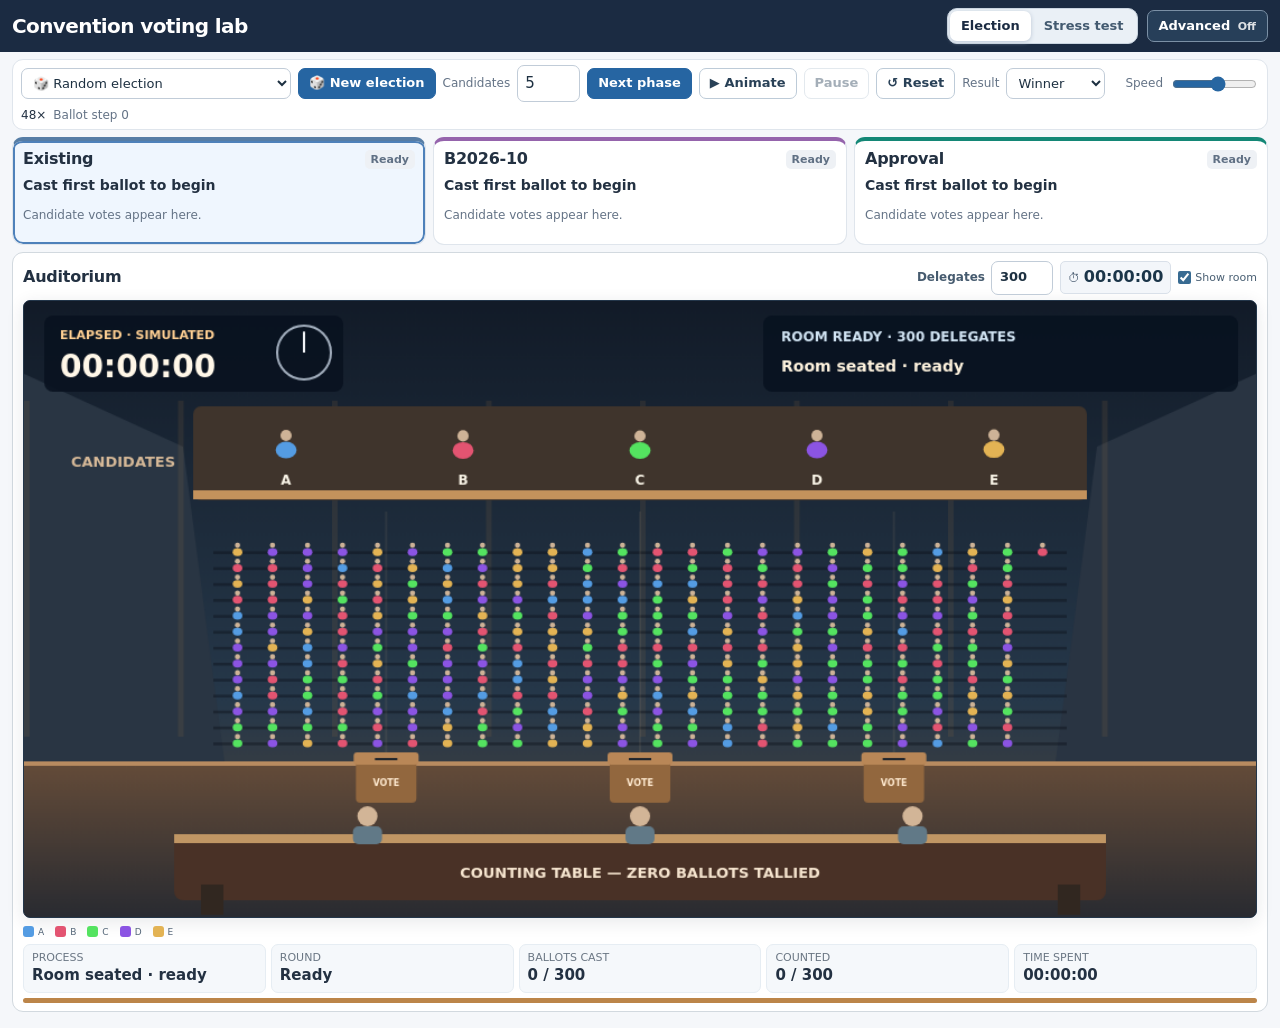
==== commit 35403cee: "Ensure browsers load the repaired stress-test engine" ====
--- a/index.html
+++ b/index.html
@@ -50,4 +50,4 @@
  <details class="panel fold" style="margin-top:13px"><summary>Random model settings and definitions</summary><div class="sweepSetting"><div><label for="seed">Random seed</label><input id="seed" type="number" value="20261106" step="1" min="1" max="4294967295"></div><div><label for="numBlocs">Voter groups per election</label><input id="numBlocs" type="number" value="18" min="6" max="80"></div><div><label for="volatility">Maximum round-switch probability</label><input id="volatility" type="range" min="0" max="80" value="45"><span id="volLabel" class="tiny">45%</span></div><div><label for="cycles">Maximum individual pair-cycle rate</label><input id="cycles" type="range" min="0" max="80" value="30"><span id="cycleLabel" class="tiny">30%</span></div><div><label for="breadth">Approval tolerance (breadth)</label><input id="breadth" type="range" min="20" max="250" value="100"><span id="breadthLabel" class="tiny">100%</span></div></div><div class="infoBox">Definitions: <b>Condorcet winner</b> defeats every other candidate head-to-head by a strict majority of expressed comparisons; one may not exist. <b>Pairwise support</b> is the mean of each retained nominee’s support share in head-to-head comparisons against every original rival, weighted by the voters in that election; it is calculated whether or not a Condorcet winner exists. <b>Approval leader</b> has the highest independently generated approval count, not necessarily the most first choices. <b>Omitted</b> means not among the method's final nominee(s); <b>eliminated</b> means removed during a ballot sequence. The approval comparator is explicitly <b>hypothetical</b>: exactly one ≥60% approval qualifier becomes the sole nominee; otherwise the two highest-approval candidates proceed to a primary. That rule is not in the cited party bylaws. Existing rule uses smallest qualifying removal; the proposed rule uses §ii-first for 3–4 candidates. Ties are resolved by random candidate order (same order across methods in each trial). Frontiers are empirical nondominated <b>scenario aggregates</b>, with conditioned cases shown separately, not mathematically optimal voting rules or guarantees. A voting model cannot infer actual delegate psychology.</div><button id="testButton" class="button-link">Check logic tests</button><span id="testsStatus"></span></details>
 </main>
 <footer><b>Sources:</b> <a href="https://ucrp.org/wp-content/uploads/2026/09/B2026-10-Bylaw-6.D.2.f.ii-Convention-Balloting-Multi-Candidate-Elimination.pdf" target="_blank" rel="noopener">B2026-10 proposal</a> · <a href="https://ucrp.org/wp-content/uploads/2026/03/UCRP-Governing-Documents-2026-01-17.pdf" target="_blank" rel="noopener">UCRP bylaws (Jan 17, 2026), §6.D.2.f and §11</a>. Approximate behavioral model; not official party software. Offline, no dependencies or network requests.</footer>
-</div><script defer src="voting-app.js"></script></body></html>+</div><script defer src="voting-app.js?v=20261107-worker2"></script></body></html>
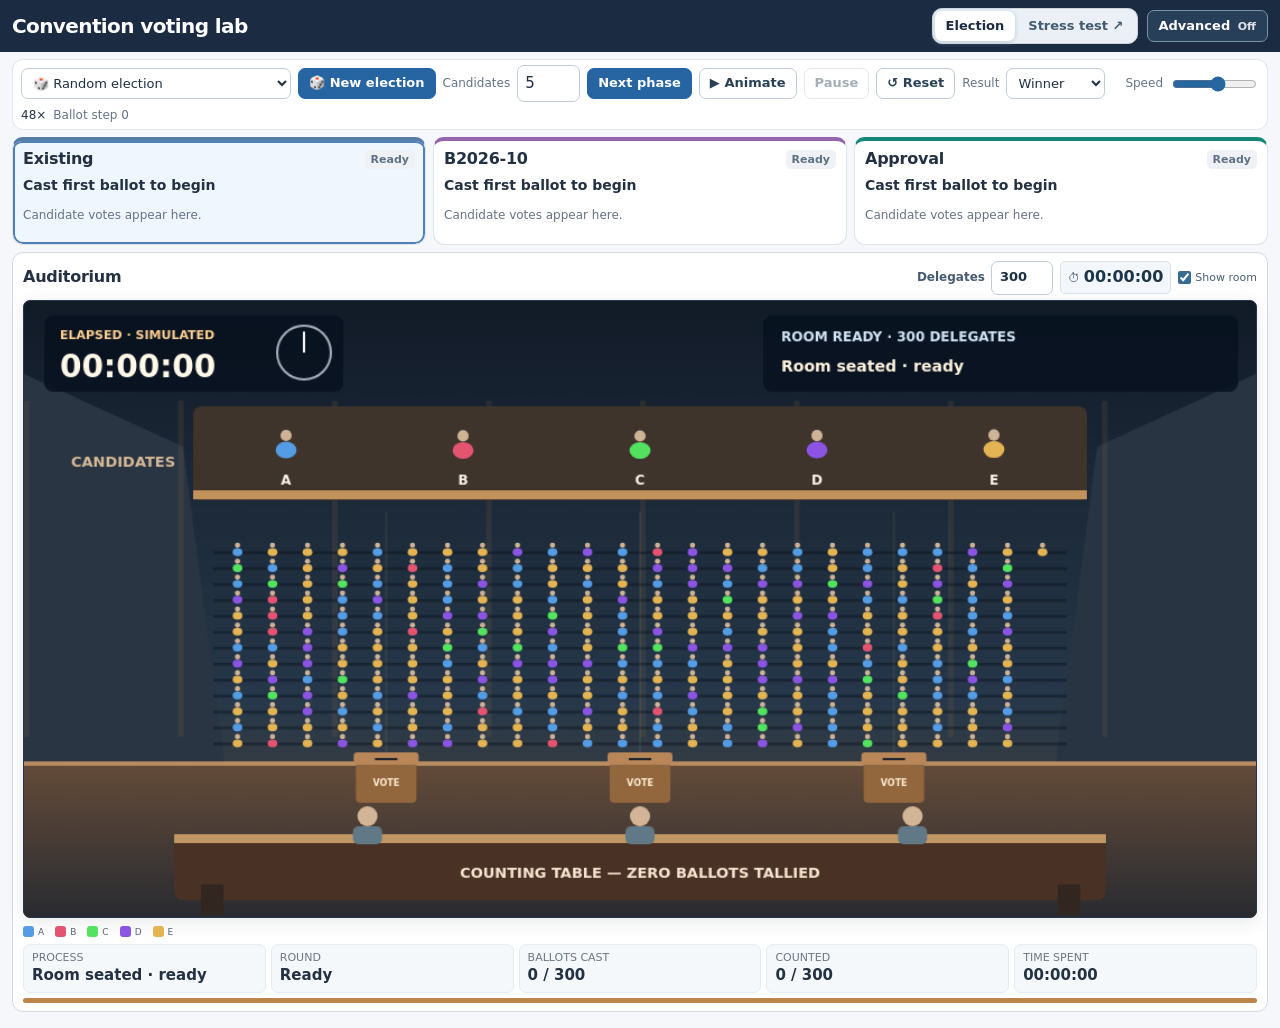
==== commit 322d9900: "Open stress test in its own browser tab and refresh cached assets" ====
--- a/index.html
+++ b/index.html
@@ -1,6 +1,6 @@
 <!doctype html><html lang="en"><head><meta charset="utf-8"><meta name="viewport" content="width=device-width,initial-scale=1"><title>Convention Voting Lab · Live Comparison</title>
-<link rel="stylesheet" href="voting-app.css"></head>
-<body><div id="bootStatus" role="status">Loading simulator… If this stays visible, JavaScript was blocked or the companion file voting-app.js is missing.</div><noscript><p style="padding:16px;font:16px system-ui">JavaScript is required for this simulator.</p></noscript><header><div class="shell"><div class="mast"><h1>Convention voting lab</h1><div class="tabs" role="tablist"><button id="tabLive" class="tab active" role="tab" aria-selected="true">Election</button><button id="tabBatch" class="tab" role="tab" aria-selected="false">Stress test</button></div><button type="button" id="advancedToggle" class="advancedToggle" aria-pressed="false" aria-controls="singleView batchView" title="Show code, detailed findings, charts and research settings">Advanced <span id="advancedToggleMark">Off</span></button></div></div></header>
+<link rel="stylesheet" href="voting-app.css?v=20261107-stresstab3"></head>
+<body><div id="bootStatus" role="status">Loading simulator… If this stays visible, JavaScript was blocked or the companion file voting-app.js is missing.</div><noscript><p style="padding:16px;font:16px system-ui">JavaScript is required for this simulator.</p></noscript><header><div class="shell"><div class="mast"><h1>Convention voting lab</h1><div class="tabs" role="tablist"><a id="tabLive" href="index.html" class="tab active" aria-current="page">Election</a><a id="tabBatch" href="stress.html" target="_blank" rel="noopener" class="tab" title="Open stress test in new browser tab">Stress test ↗</a></div><button type="button" id="advancedToggle" class="advancedToggle" aria-pressed="false" aria-controls="singleView batchView" title="Show code, detailed findings, charts and research settings">Advanced <span id="advancedToggleMark">Off</span></button></div></div></header>
 <div class="shell">
 <main id="singleView" data-mobile-pane="room">
  <section class="panel"><div class="control"><select id="preset" aria-label="Choose a random election or a reproducible example"></select><button type="button" id="newRandom" class="primary" title="Generate fresh preferences and approval support for every candidate">🎲 New election</button><label class="small muted" for="liveCandidates">Candidates</label><input type="number" id="liveCandidates" min="2" max="20" step="1" value="5" aria-label="Number of candidates in new random elections" style="width:63px;min-width:63px;padding:7px"><button id="step" class="primary">Step ballot</button><button id="play">▶ Play</button><button id="pause" disabled>Pause</button><button id="reset">↺ Reset</button><label class="small muted" for="outcomeTerm">Result</label><select id="outcomeTerm" class="outcomeTerm" aria-label="Result wording"><option value="winner" selected>Winner</option><option value="nominee">Nominee</option><option value="endorsed">Endorsed</option><option value="selected">Selected</option><option value="custom">Custom…</option></select><input id="customOutcomeTerm" class="hide" type="text" maxlength="60" aria-label="Custom winner designation" placeholder="e.g. President-elect" style="width:180px;max-width:100%"><span class="push"></span><label class="small muted" for="speed">Speed</label><input type="range" id="speed" min="1" max="10" value="4"><span class="small" id="speedValue">4×</span><span class="inline-status" id="stepLabel">Ready</span></div><p id="presetDesc" class="intro hide" aria-hidden="true"></p></section>
@@ -50,4 +50,4 @@
  <details class="panel fold" style="margin-top:13px"><summary>Random model settings and definitions</summary><div class="sweepSetting"><div><label for="seed">Random seed</label><input id="seed" type="number" value="20261106" step="1" min="1" max="4294967295"></div><div><label for="numBlocs">Voter groups per election</label><input id="numBlocs" type="number" value="18" min="6" max="80"></div><div><label for="volatility">Maximum round-switch probability</label><input id="volatility" type="range" min="0" max="80" value="45"><span id="volLabel" class="tiny">45%</span></div><div><label for="cycles">Maximum individual pair-cycle rate</label><input id="cycles" type="range" min="0" max="80" value="30"><span id="cycleLabel" class="tiny">30%</span></div><div><label for="breadth">Approval tolerance (breadth)</label><input id="breadth" type="range" min="20" max="250" value="100"><span id="breadthLabel" class="tiny">100%</span></div></div><div class="infoBox">Definitions: <b>Condorcet winner</b> defeats every other candidate head-to-head by a strict majority of expressed comparisons; one may not exist. <b>Pairwise support</b> is the mean of each retained nominee’s support share in head-to-head comparisons against every original rival, weighted by the voters in that election; it is calculated whether or not a Condorcet winner exists. <b>Approval leader</b> has the highest independently generated approval count, not necessarily the most first choices. <b>Omitted</b> means not among the method's final nominee(s); <b>eliminated</b> means removed during a ballot sequence. The approval comparator is explicitly <b>hypothetical</b>: exactly one ≥60% approval qualifier becomes the sole nominee; otherwise the two highest-approval candidates proceed to a primary. That rule is not in the cited party bylaws. Existing rule uses smallest qualifying removal; the proposed rule uses §ii-first for 3–4 candidates. Ties are resolved by random candidate order (same order across methods in each trial). Frontiers are empirical nondominated <b>scenario aggregates</b>, with conditioned cases shown separately, not mathematically optimal voting rules or guarantees. A voting model cannot infer actual delegate psychology.</div><button id="testButton" class="button-link">Check logic tests</button><span id="testsStatus"></span></details>
 </main>
 <footer><b>Sources:</b> <a href="https://ucrp.org/wp-content/uploads/2026/09/B2026-10-Bylaw-6.D.2.f.ii-Convention-Balloting-Multi-Candidate-Elimination.pdf" target="_blank" rel="noopener">B2026-10 proposal</a> · <a href="https://ucrp.org/wp-content/uploads/2026/03/UCRP-Governing-Documents-2026-01-17.pdf" target="_blank" rel="noopener">UCRP bylaws (Jan 17, 2026), §6.D.2.f and §11</a>. Approximate behavioral model; not official party software. Offline, no dependencies or network requests.</footer>
-</div><script defer src="voting-app.js?v=20261107-worker2"></script></body></html>+</div><script defer src="voting-app.js?v=20261107-stresstab3"></script></body></html>
--- a/voting-app.css
+++ b/voting-app.css
@@ -230,3 +230,9 @@
  #batchView .method-table{font-size:11px}
  #batchView .method-table th,#batchView .method-table td{padding:7px 5px}
 }
+
+/* Independent stress-test page and navigation */
+#singleView.hide,#batchView.hide{display:none!important}
+body.stress-page #singleView{display:none!important}
+body.stress-page #batchView{display:block!important}
+.tabs a.tab{display:inline-flex;align-items:center;justify-content:center;text-decoration:none;font-weight:750}
